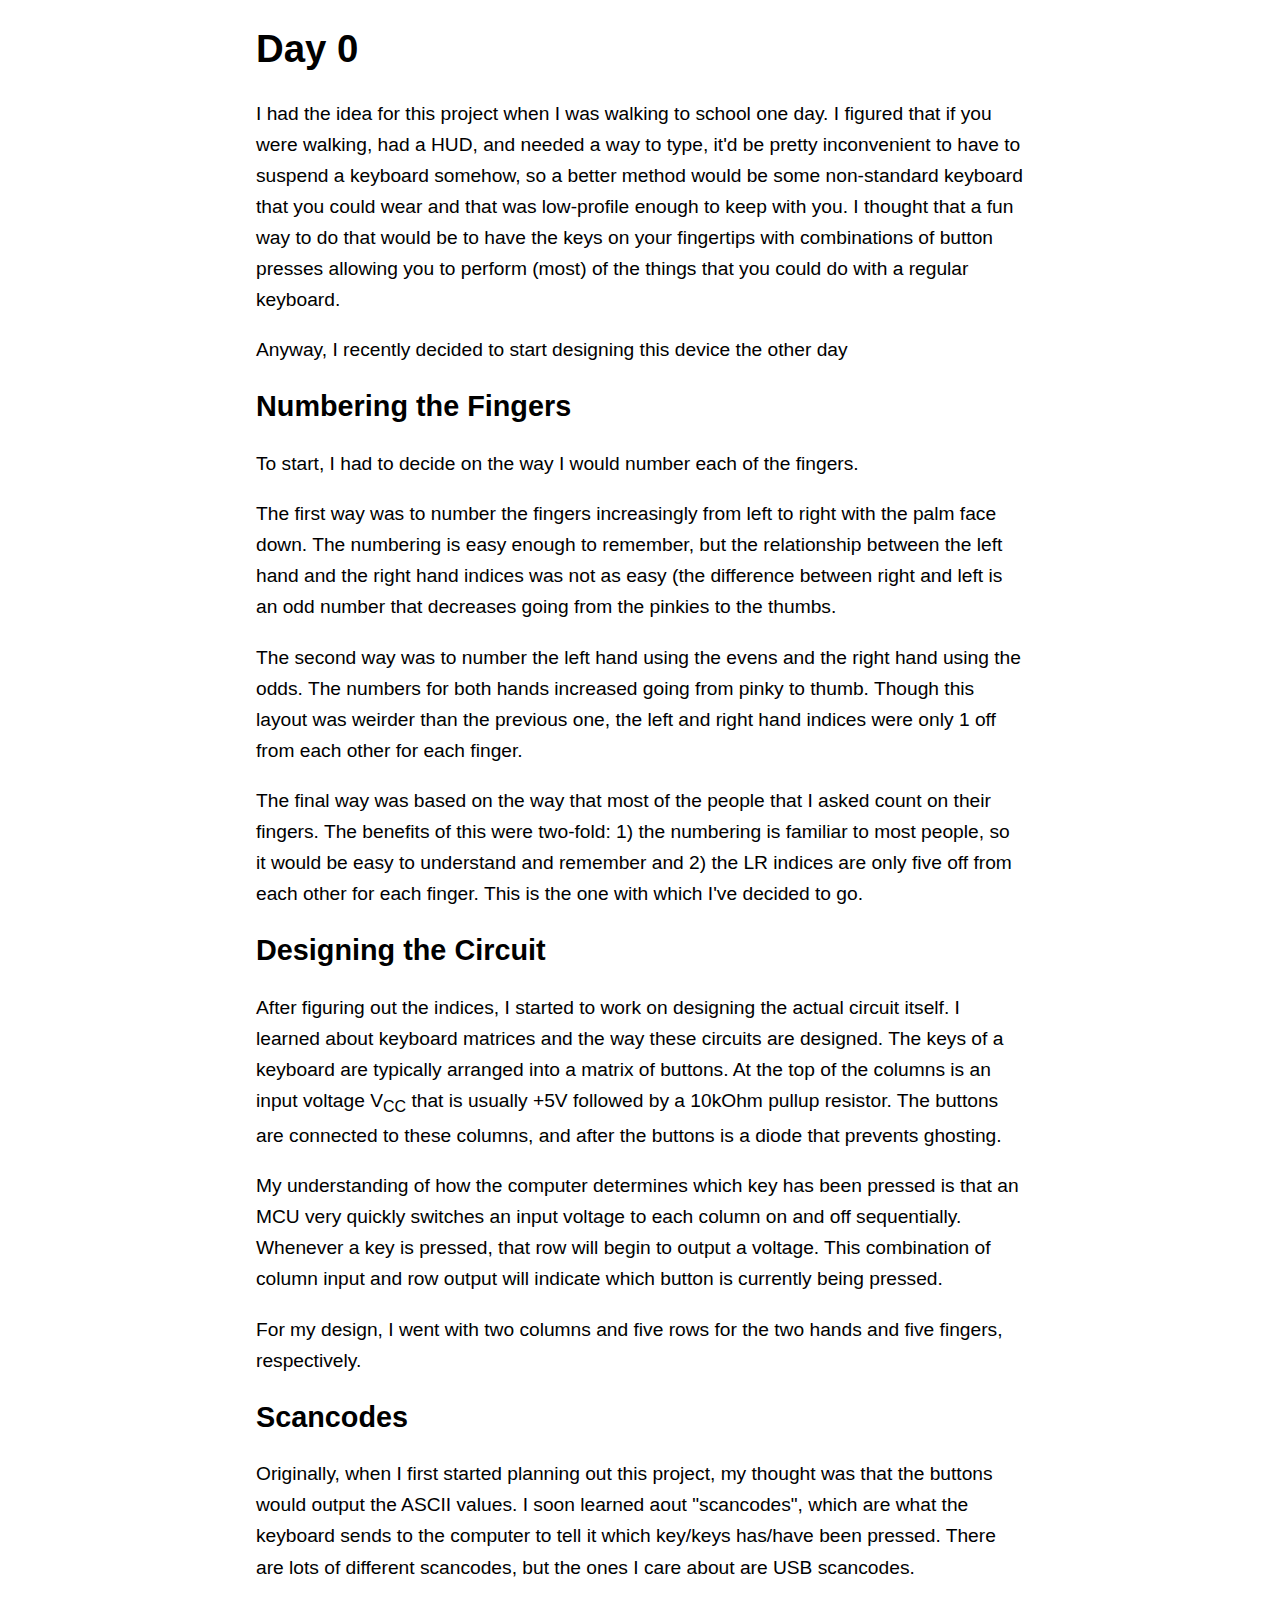
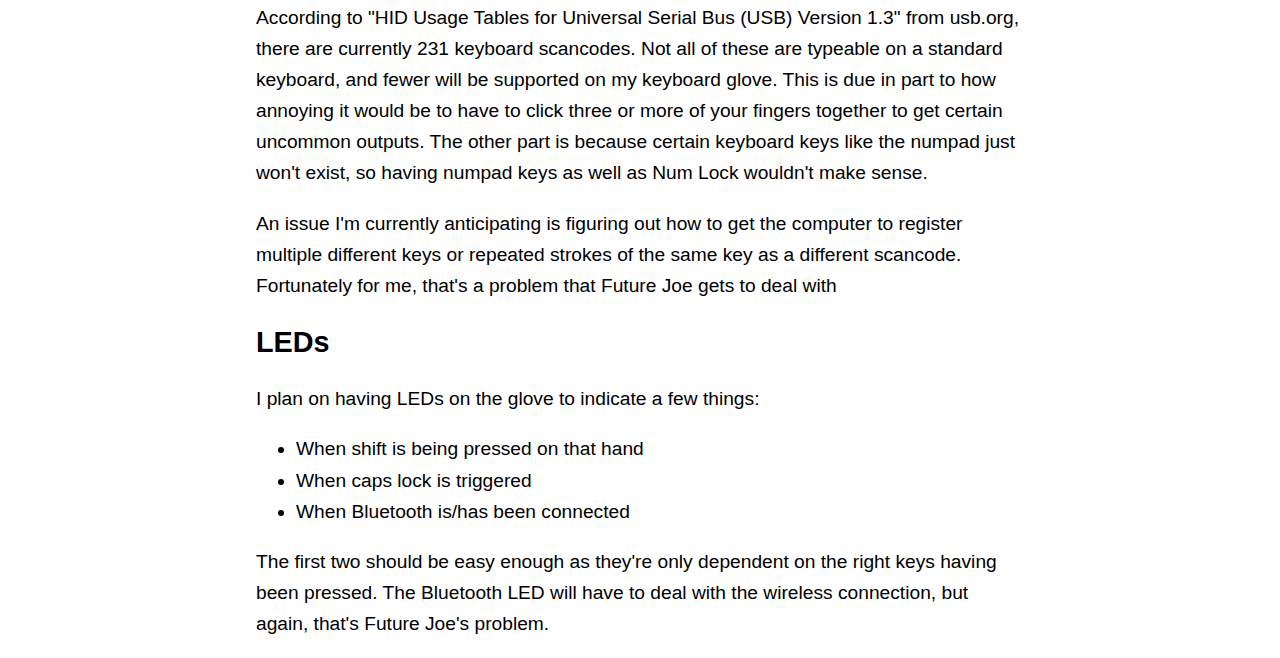
==== day0.html @ ae63e24a "Added day0.html" ====
<!DOCTYPE html>
<html lang="en">
    <head>
        <meta charset="utf-8">
        <meta name="viewport" content="width=device-width, initial-scale=1">
        <title>Day 0</title> 
<style>
            @media (prefers-color-scheme: dark){ body {color:#fff;background:#000} a:link {color:#cdf} a:hover, a:visited:hover {color:#def} a:visited {color:#dcf} } body{ margin:1em auto; max-width:40em; padding:0 .62em; font:1.2em/1.62 sans-serif } h1,h2,h3 { line-height:1.2 } @media print{ body{ max-width:none } } 
</style>
    </head>
    <body>
        <article>
            <h1>Day 0</h1>
            <p>I had the idea for this project when I was walking to school one day. I figured that if you were walking, had a HUD, and needed a way to type, it'd be pretty inconvenient to have to suspend a keyboard somehow, so a better method would be some non-standard keyboard that you could wear and that was low-profile enough to keep with you. I thought that a fun way to do that would be to have the keys on your fingertips with combinations of button presses allowing you to perform (most) of the things that you could do with a regular keyboard.</p>
            <p>Anyway, I recently decided to start designing this device the other day</p>
            <h2>Numbering the Fingers</h2>
            <p>To start, I had to decide on the way I would number each of the fingers.</p>
            <p>The first way was to number the fingers increasingly from left to right with the palm face down. The numbering is easy enough to remember, but the relationship between the left hand and the right hand indices was not as easy (the difference between right and left is an odd number that decreases going from the pinkies to the thumbs.</p>
            <p>The second way was to number the left hand using the evens and the right hand using the odds. The numbers for both hands increased going from pinky to thumb. Though this layout was weirder than the previous one, the left and right hand indices were only 1 off from each other for each finger.</p>
            <p>The final way was based on the way that most of the people that I asked count on their fingers. The benefits of this were two-fold: 1) the numbering is familiar to most people, so it would be easy to understand and remember and 2) the LR indices are only five off from each other for each finger. This is the one with which I've decided to go.</p>
            <h2>Designing the Circuit</h2>
            After figuring out the indices, I started to work on designing the actual circuit itself. I learned about keyboard matrices and the way these circuits are designed. The keys of a keyboard are typically arranged into a matrix of buttons. At the top of the columns is an input voltage V<sub>CC</sub> that is usually +5V followed by a 10kOhm pullup resistor. The buttons are connected to these columns, and after the buttons is a diode that prevents ghosting.</p>
            <p>My understanding of how the computer determines which key has been pressed is that an MCU very quickly switches an input voltage to each column on and off sequentially. Whenever a key is pressed, that row will begin to output a voltage. This combination of column input and row output will indicate which button is currently being pressed.</p>
            <p>For my design, I went with two columns and five rows for the two hands and five fingers, respectively.</p>
            <h2>Scancodes</h2>
            <p>Originally, when I first started planning out this project, my thought was that the buttons would output the ASCII values. I soon learned aout "scancodes", which are what the keyboard sends to the computer to tell it which key/keys has/have been pressed. There are lots of different scancodes, but the ones I care about are USB scancodes.</p>
            <p>According to "HID Usage Tables for Universal Serial Bus (USB) Version 1.3" from usb.org, there are currently 231 keyboard scancodes. Not all of these are typeable on a standard keyboard, and fewer will be supported on my keyboard glove. This is due in part to how annoying it would be to have to click three or more of your fingers together to get certain uncommon outputs. The other part is because certain keyboard keys like the numpad just won't exist, so having numpad keys as well as Num Lock wouldn't make sense.</p>
            <p>An issue I'm currently anticipating is figuring out how to get the computer to register multiple different keys or repeated strokes of the same key as a different scancode. Fortunately for me, that's a problem that Future Joe gets to deal with</p>
            <h2>LEDs</h2>
            <p>I plan on having LEDs on the glove to indicate a few things:</p>
            <ul>
                <li>
                    When shift is being pressed on that hand
                </li>
                <li>
                    When caps lock is triggered
                </li>
                <li>
                    When Bluetooth is/has been connected
                </li>
            </ul>
            <p>The first two should be easy enough as they're only dependent on the right keys having been pressed. The Bluetooth LED will have to deal with the wireless connection, but again, that's Future Joe's problem.</p>
        </article>
    </body>
</html>
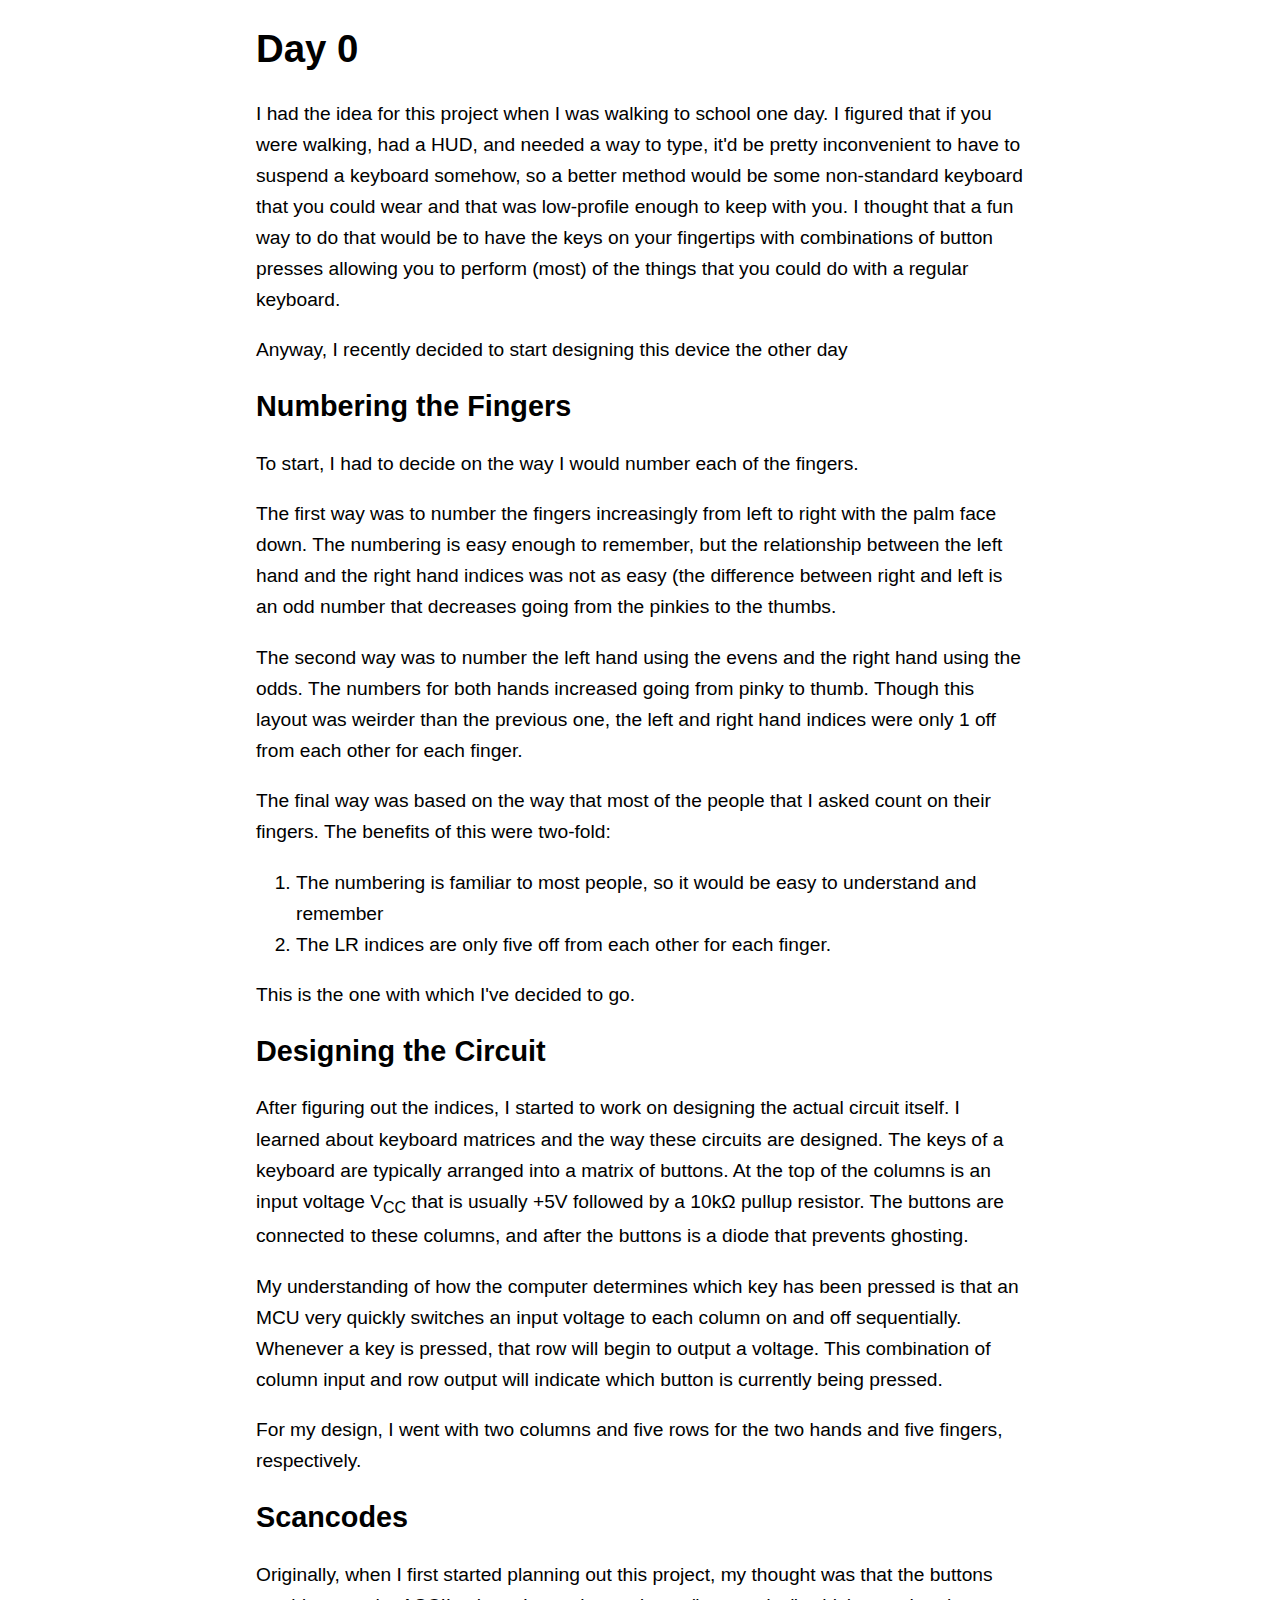
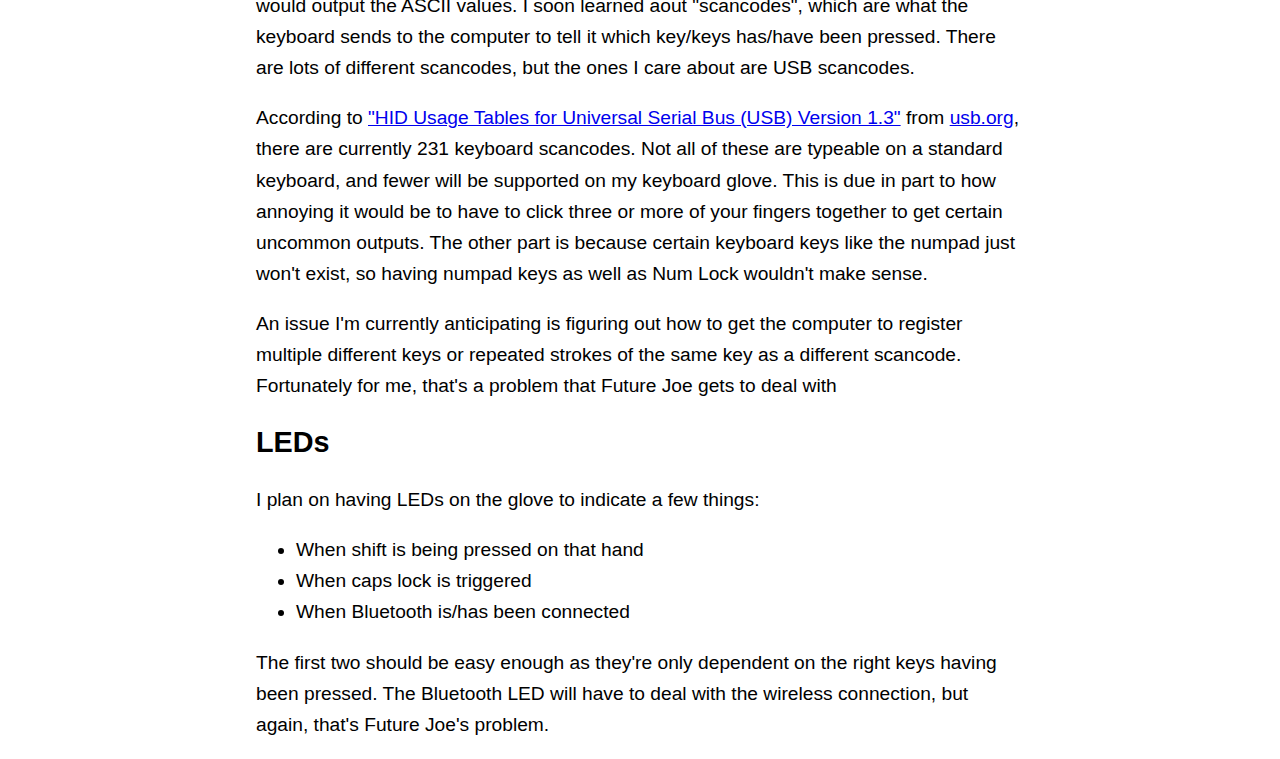
==== commit 6a7c4643: "Updated day0.html" ====
--- a/day0.html
+++ b/day0.html
@@ -17,14 +17,19 @@
             <p>To start, I had to decide on the way I would number each of the fingers.</p>
             <p>The first way was to number the fingers increasingly from left to right with the palm face down. The numbering is easy enough to remember, but the relationship between the left hand and the right hand indices was not as easy (the difference between right and left is an odd number that decreases going from the pinkies to the thumbs.</p>
             <p>The second way was to number the left hand using the evens and the right hand using the odds. The numbers for both hands increased going from pinky to thumb. Though this layout was weirder than the previous one, the left and right hand indices were only 1 off from each other for each finger.</p>
-            <p>The final way was based on the way that most of the people that I asked count on their fingers. The benefits of this were two-fold: 1) the numbering is familiar to most people, so it would be easy to understand and remember and 2) the LR indices are only five off from each other for each finger. This is the one with which I've decided to go.</p>
+            <p>The final way was based on the way that most of the people that I asked count on their fingers. The benefits of this were two-fold:</p>
+            <ol>
+                <li>The numbering is familiar to most people, so it would be easy to understand and remember 
+                <li>The LR indices are only five off from each other for each finger.
+            </ol>
+            <p>This is the one with which I've decided to go.</p>
             <h2>Designing the Circuit</h2>
-            After figuring out the indices, I started to work on designing the actual circuit itself. I learned about keyboard matrices and the way these circuits are designed. The keys of a keyboard are typically arranged into a matrix of buttons. At the top of the columns is an input voltage V<sub>CC</sub> that is usually +5V followed by a 10kOhm pullup resistor. The buttons are connected to these columns, and after the buttons is a diode that prevents ghosting.</p>
+            After figuring out the indices, I started to work on designing the actual circuit itself. I learned about keyboard matrices and the way these circuits are designed. The keys of a keyboard are typically arranged into a matrix of buttons. At the top of the columns is an input voltage V<sub>CC</sub> that is usually +5V followed by a 10k&Omega; pullup resistor. The buttons are connected to these columns, and after the buttons is a diode that prevents ghosting.</p>
             <p>My understanding of how the computer determines which key has been pressed is that an MCU very quickly switches an input voltage to each column on and off sequentially. Whenever a key is pressed, that row will begin to output a voltage. This combination of column input and row output will indicate which button is currently being pressed.</p>
             <p>For my design, I went with two columns and five rows for the two hands and five fingers, respectively.</p>
             <h2>Scancodes</h2>
             <p>Originally, when I first started planning out this project, my thought was that the buttons would output the ASCII values. I soon learned aout "scancodes", which are what the keyboard sends to the computer to tell it which key/keys has/have been pressed. There are lots of different scancodes, but the ones I care about are USB scancodes.</p>
-            <p>According to "HID Usage Tables for Universal Serial Bus (USB) Version 1.3" from usb.org, there are currently 231 keyboard scancodes. Not all of these are typeable on a standard keyboard, and fewer will be supported on my keyboard glove. This is due in part to how annoying it would be to have to click three or more of your fingers together to get certain uncommon outputs. The other part is because certain keyboard keys like the numpad just won't exist, so having numpad keys as well as Num Lock wouldn't make sense.</p>
+            <p>According to <a href="https://www.usb.org/document-library/hid-usage-tables-13">"HID Usage Tables for Universal Serial Bus (USB) Version 1.3"</a> from <a href="https://usb.org/">usb.org</a>, there are currently 231 keyboard scancodes. Not all of these are typeable on a standard keyboard, and fewer will be supported on my keyboard glove. This is due in part to how annoying it would be to have to click three or more of your fingers together to get certain uncommon outputs. The other part is because certain keyboard keys like the numpad just won't exist, so having numpad keys as well as Num Lock wouldn't make sense.</p>
             <p>An issue I'm currently anticipating is figuring out how to get the computer to register multiple different keys or repeated strokes of the same key as a different scancode. Fortunately for me, that's a problem that Future Joe gets to deal with</p>
             <h2>LEDs</h2>
             <p>I plan on having LEDs on the glove to indicate a few things:</p>
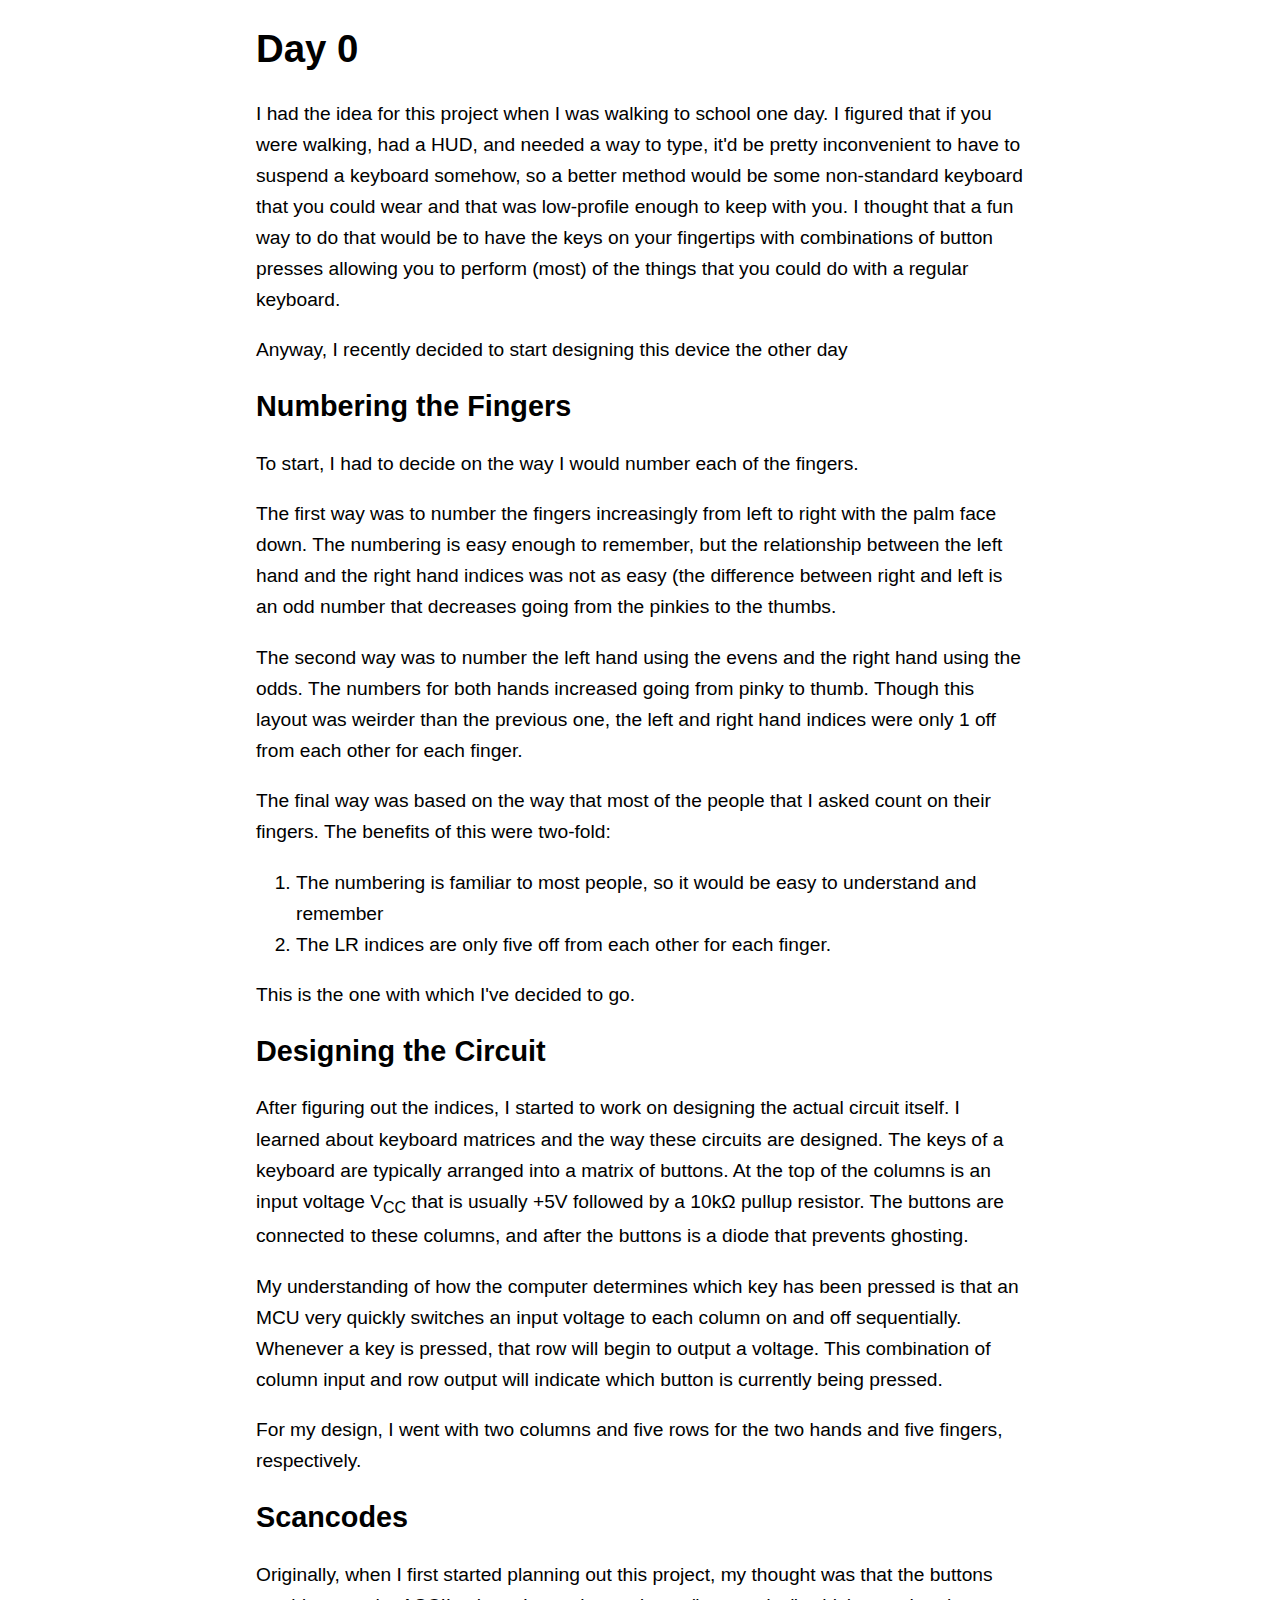
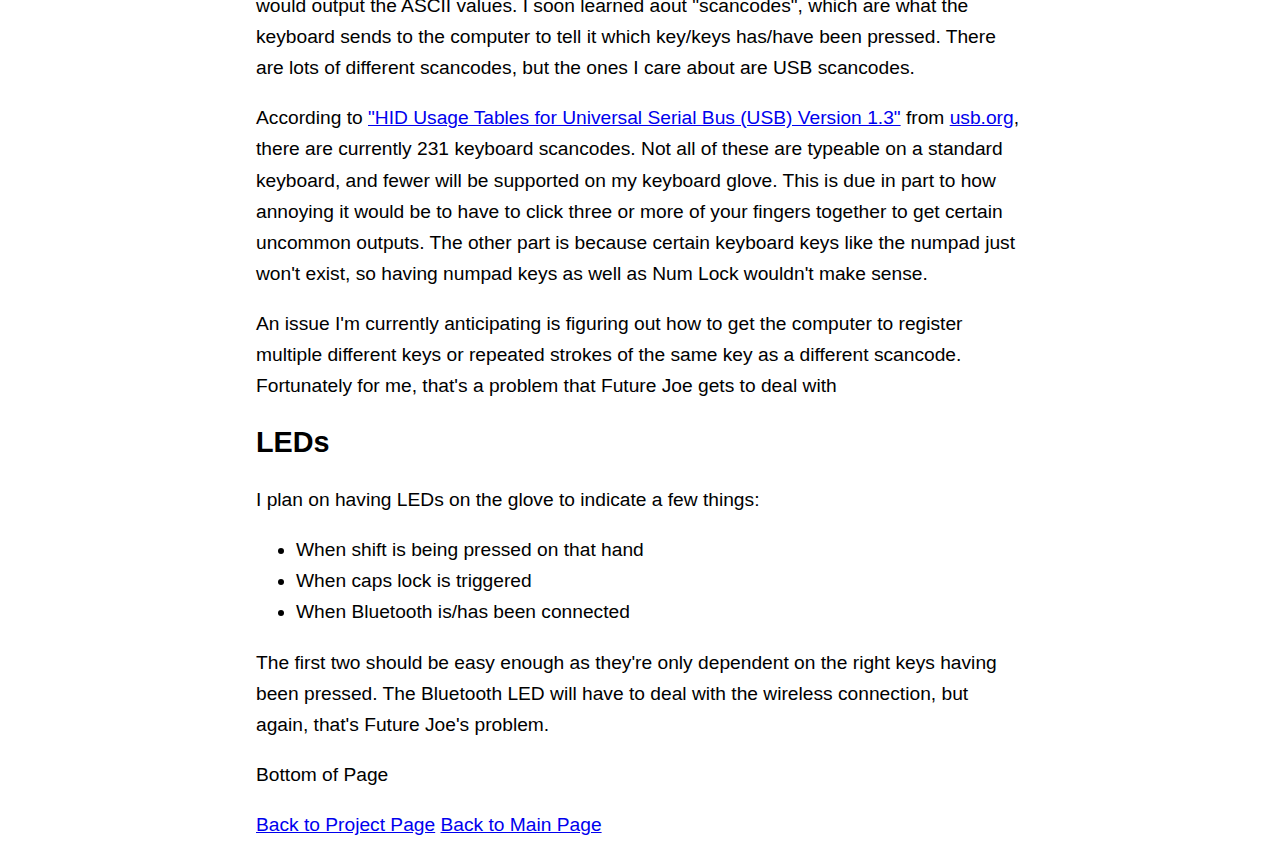
==== commit f9596daa: "Added footer to pages" ====
--- a/day0.html
+++ b/day0.html
@@ -9,43 +9,46 @@
 </style>
     </head>
     <body>
-        <article>
-            <h1>Day 0</h1>
-            <p>I had the idea for this project when I was walking to school one day. I figured that if you were walking, had a HUD, and needed a way to type, it'd be pretty inconvenient to have to suspend a keyboard somehow, so a better method would be some non-standard keyboard that you could wear and that was low-profile enough to keep with you. I thought that a fun way to do that would be to have the keys on your fingertips with combinations of button presses allowing you to perform (most) of the things that you could do with a regular keyboard.</p>
-            <p>Anyway, I recently decided to start designing this device the other day</p>
-            <h2>Numbering the Fingers</h2>
-            <p>To start, I had to decide on the way I would number each of the fingers.</p>
-            <p>The first way was to number the fingers increasingly from left to right with the palm face down. The numbering is easy enough to remember, but the relationship between the left hand and the right hand indices was not as easy (the difference between right and left is an odd number that decreases going from the pinkies to the thumbs.</p>
-            <p>The second way was to number the left hand using the evens and the right hand using the odds. The numbers for both hands increased going from pinky to thumb. Though this layout was weirder than the previous one, the left and right hand indices were only 1 off from each other for each finger.</p>
-            <p>The final way was based on the way that most of the people that I asked count on their fingers. The benefits of this were two-fold:</p>
-            <ol>
-                <li>The numbering is familiar to most people, so it would be easy to understand and remember 
-                <li>The LR indices are only five off from each other for each finger.
-            </ol>
-            <p>This is the one with which I've decided to go.</p>
-            <h2>Designing the Circuit</h2>
-            After figuring out the indices, I started to work on designing the actual circuit itself. I learned about keyboard matrices and the way these circuits are designed. The keys of a keyboard are typically arranged into a matrix of buttons. At the top of the columns is an input voltage V<sub>CC</sub> that is usually +5V followed by a 10k&Omega; pullup resistor. The buttons are connected to these columns, and after the buttons is a diode that prevents ghosting.</p>
-            <p>My understanding of how the computer determines which key has been pressed is that an MCU very quickly switches an input voltage to each column on and off sequentially. Whenever a key is pressed, that row will begin to output a voltage. This combination of column input and row output will indicate which button is currently being pressed.</p>
-            <p>For my design, I went with two columns and five rows for the two hands and five fingers, respectively.</p>
-            <h2>Scancodes</h2>
-            <p>Originally, when I first started planning out this project, my thought was that the buttons would output the ASCII values. I soon learned aout "scancodes", which are what the keyboard sends to the computer to tell it which key/keys has/have been pressed. There are lots of different scancodes, but the ones I care about are USB scancodes.</p>
-            <p>According to <a href="https://www.usb.org/document-library/hid-usage-tables-13">"HID Usage Tables for Universal Serial Bus (USB) Version 1.3"</a> from <a href="https://usb.org/">usb.org</a>, there are currently 231 keyboard scancodes. Not all of these are typeable on a standard keyboard, and fewer will be supported on my keyboard glove. This is due in part to how annoying it would be to have to click three or more of your fingers together to get certain uncommon outputs. The other part is because certain keyboard keys like the numpad just won't exist, so having numpad keys as well as Num Lock wouldn't make sense.</p>
-            <p>An issue I'm currently anticipating is figuring out how to get the computer to register multiple different keys or repeated strokes of the same key as a different scancode. Fortunately for me, that's a problem that Future Joe gets to deal with</p>
-            <h2>LEDs</h2>
-            <p>I plan on having LEDs on the glove to indicate a few things:</p>
-            <ul>
-                <li>
-                    When shift is being pressed on that hand
-                </li>
-                <li>
-                    When caps lock is triggered
-                </li>
-                <li>
-                    When Bluetooth is/has been connected
-                </li>
-            </ul>
-            <p>The first two should be easy enough as they're only dependent on the right keys having been pressed. The Bluetooth LED will have to deal with the wireless connection, but again, that's Future Joe's problem.</p>
-        </article>
+        <h1>Day 0</h1>
+        <p>I had the idea for this project when I was walking to school one day. I figured that if you were walking, had a HUD, and needed a way to type, it'd be pretty inconvenient to have to suspend a keyboard somehow, so a better method would be some non-standard keyboard that you could wear and that was low-profile enough to keep with you. I thought that a fun way to do that would be to have the keys on your fingertips with combinations of button presses allowing you to perform (most) of the things that you could do with a regular keyboard.</p>
+        <p>Anyway, I recently decided to start designing this device the other day</p>
+        <h2>Numbering the Fingers</h2>
+        <p>To start, I had to decide on the way I would number each of the fingers.</p>
+        <p>The first way was to number the fingers increasingly from left to right with the palm face down. The numbering is easy enough to remember, but the relationship between the left hand and the right hand indices was not as easy (the difference between right and left is an odd number that decreases going from the pinkies to the thumbs.</p>
+        <p>The second way was to number the left hand using the evens and the right hand using the odds. The numbers for both hands increased going from pinky to thumb. Though this layout was weirder than the previous one, the left and right hand indices were only 1 off from each other for each finger.</p>
+        <p>The final way was based on the way that most of the people that I asked count on their fingers. The benefits of this were two-fold:</p>
+        <ol>
+            <li>The numbering is familiar to most people, so it would be easy to understand and remember 
+            <li>The LR indices are only five off from each other for each finger.
+        </ol>
+        <p>This is the one with which I've decided to go.</p>
+        <h2>Designing the Circuit</h2>
+        <p>After figuring out the indices, I started to work on designing the actual circuit itself. I learned about keyboard matrices and the way these circuits are designed. The keys of a keyboard are typically arranged into a matrix of buttons. At the top of the columns is an input voltage V<sub>CC</sub> that is usually +5V followed by a 10k&Omega; pullup resistor. The buttons are connected to these columns, and after the buttons is a diode that prevents ghosting.</p>
+        <p>My understanding of how the computer determines which key has been pressed is that an MCU very quickly switches an input voltage to each column on and off sequentially. Whenever a key is pressed, that row will begin to output a voltage. This combination of column input and row output will indicate which button is currently being pressed.</p>
+        <p>For my design, I went with two columns and five rows for the two hands and five fingers, respectively.</p>
+        <h2>Scancodes</h2>
+        <p>Originally, when I first started planning out this project, my thought was that the buttons would output the ASCII values. I soon learned aout "scancodes", which are what the keyboard sends to the computer to tell it which key/keys has/have been pressed. There are lots of different scancodes, but the ones I care about are USB scancodes.</p>
+        <p>According to <a href="https://www.usb.org/document-library/hid-usage-tables-13">"HID Usage Tables for Universal Serial Bus (USB) Version 1.3"</a> from <a href="https://usb.org/">usb.org</a>, there are currently 231 keyboard scancodes. Not all of these are typeable on a standard keyboard, and fewer will be supported on my keyboard glove. This is due in part to how annoying it would be to have to click three or more of your fingers together to get certain uncommon outputs. The other part is because certain keyboard keys like the numpad just won't exist, so having numpad keys as well as Num Lock wouldn't make sense.</p>
+        <p>An issue I'm currently anticipating is figuring out how to get the computer to register multiple different keys or repeated strokes of the same key as a different scancode. Fortunately for me, that's a problem that Future Joe gets to deal with</p>
+        <h2>LEDs</h2>
+        <p>I plan on having LEDs on the glove to indicate a few things:</p>
+        <ul>
+            <li>
+                When shift is being pressed on that hand
+            </li>
+            <li>
+                When caps lock is triggered
+            </li>
+            <li>
+                When Bluetooth is/has been connected
+            </li>
+        </ul>
+        <p>The first two should be easy enough as they're only dependent on the right keys having been pressed. The Bluetooth LED will have to deal with the wireless connection, but again, that's Future Joe's problem.</p>
+        <footer>
+            <p>Bottom of Page</p>
+            <a href="https://joe-principe.github.io/button-glove-keyboard/">Back to Project Page</a>
+            <a href="https://joe-principe.github.io/">Back to Main Page</a>
+        </footer>
     </body>
 </html>
 
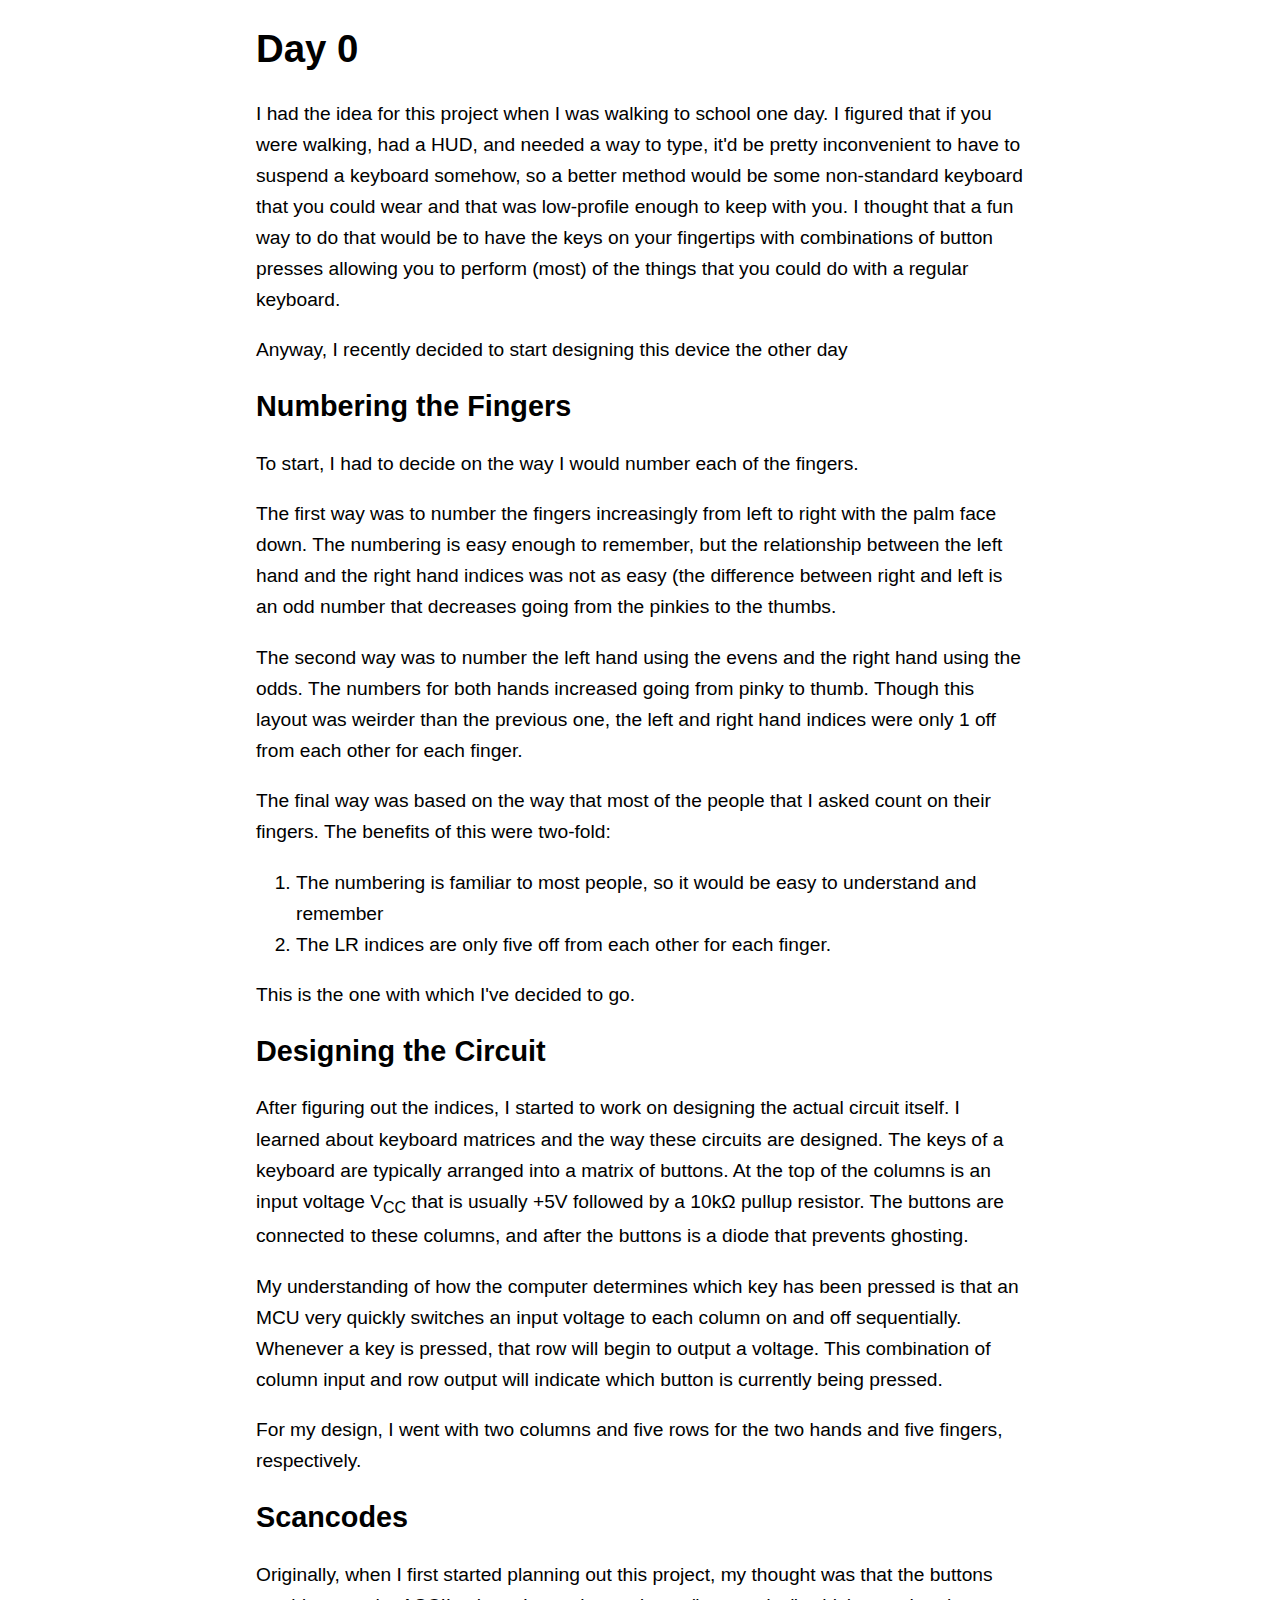
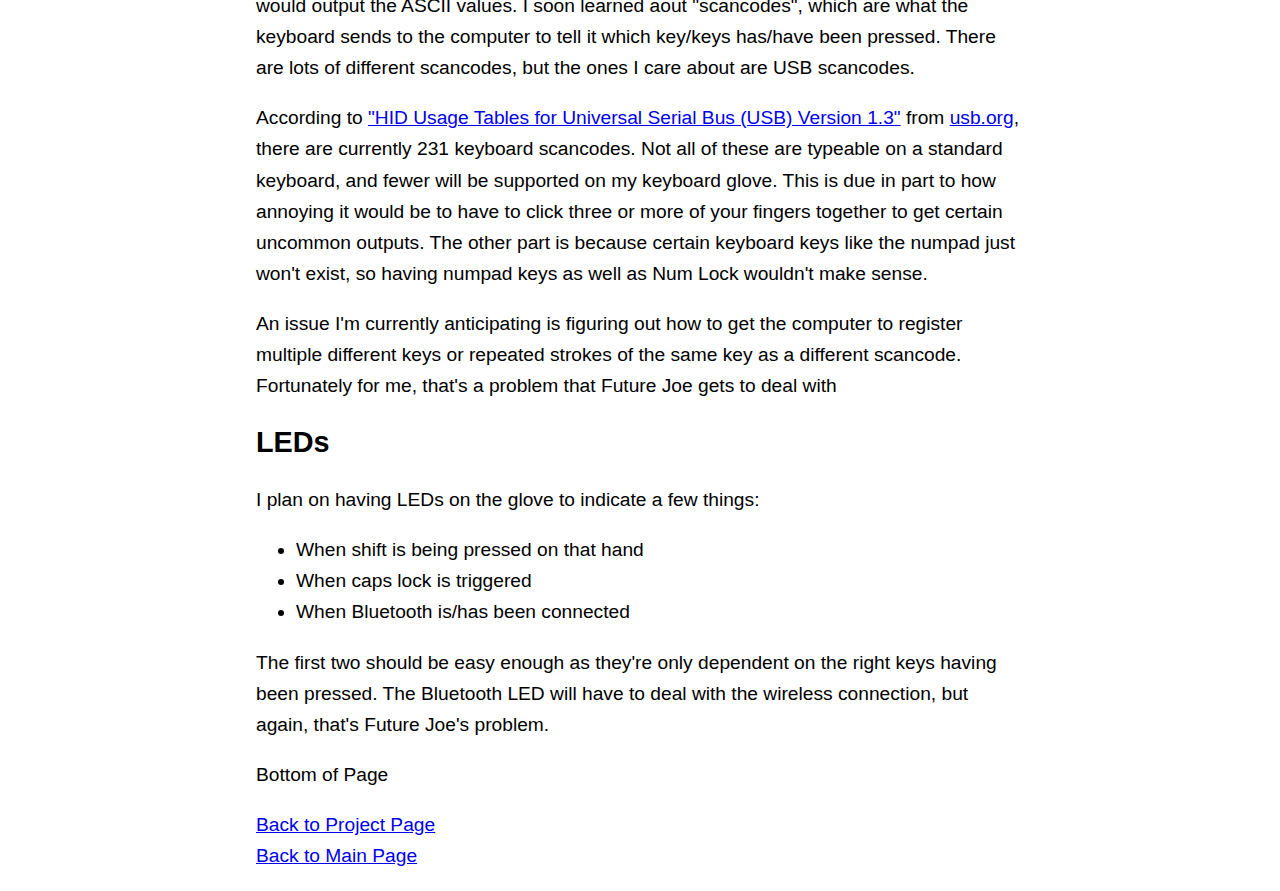
==== commit 2f9f00ff: "Updated Footer" ====
--- a/day0.html
+++ b/day0.html
@@ -47,6 +47,7 @@
         <footer>
             <p>Bottom of Page</p>
             <a href="https://joe-principe.github.io/button-glove-keyboard/">Back to Project Page</a>
+            <br>
             <a href="https://joe-principe.github.io/">Back to Main Page</a>
         </footer>
     </body>
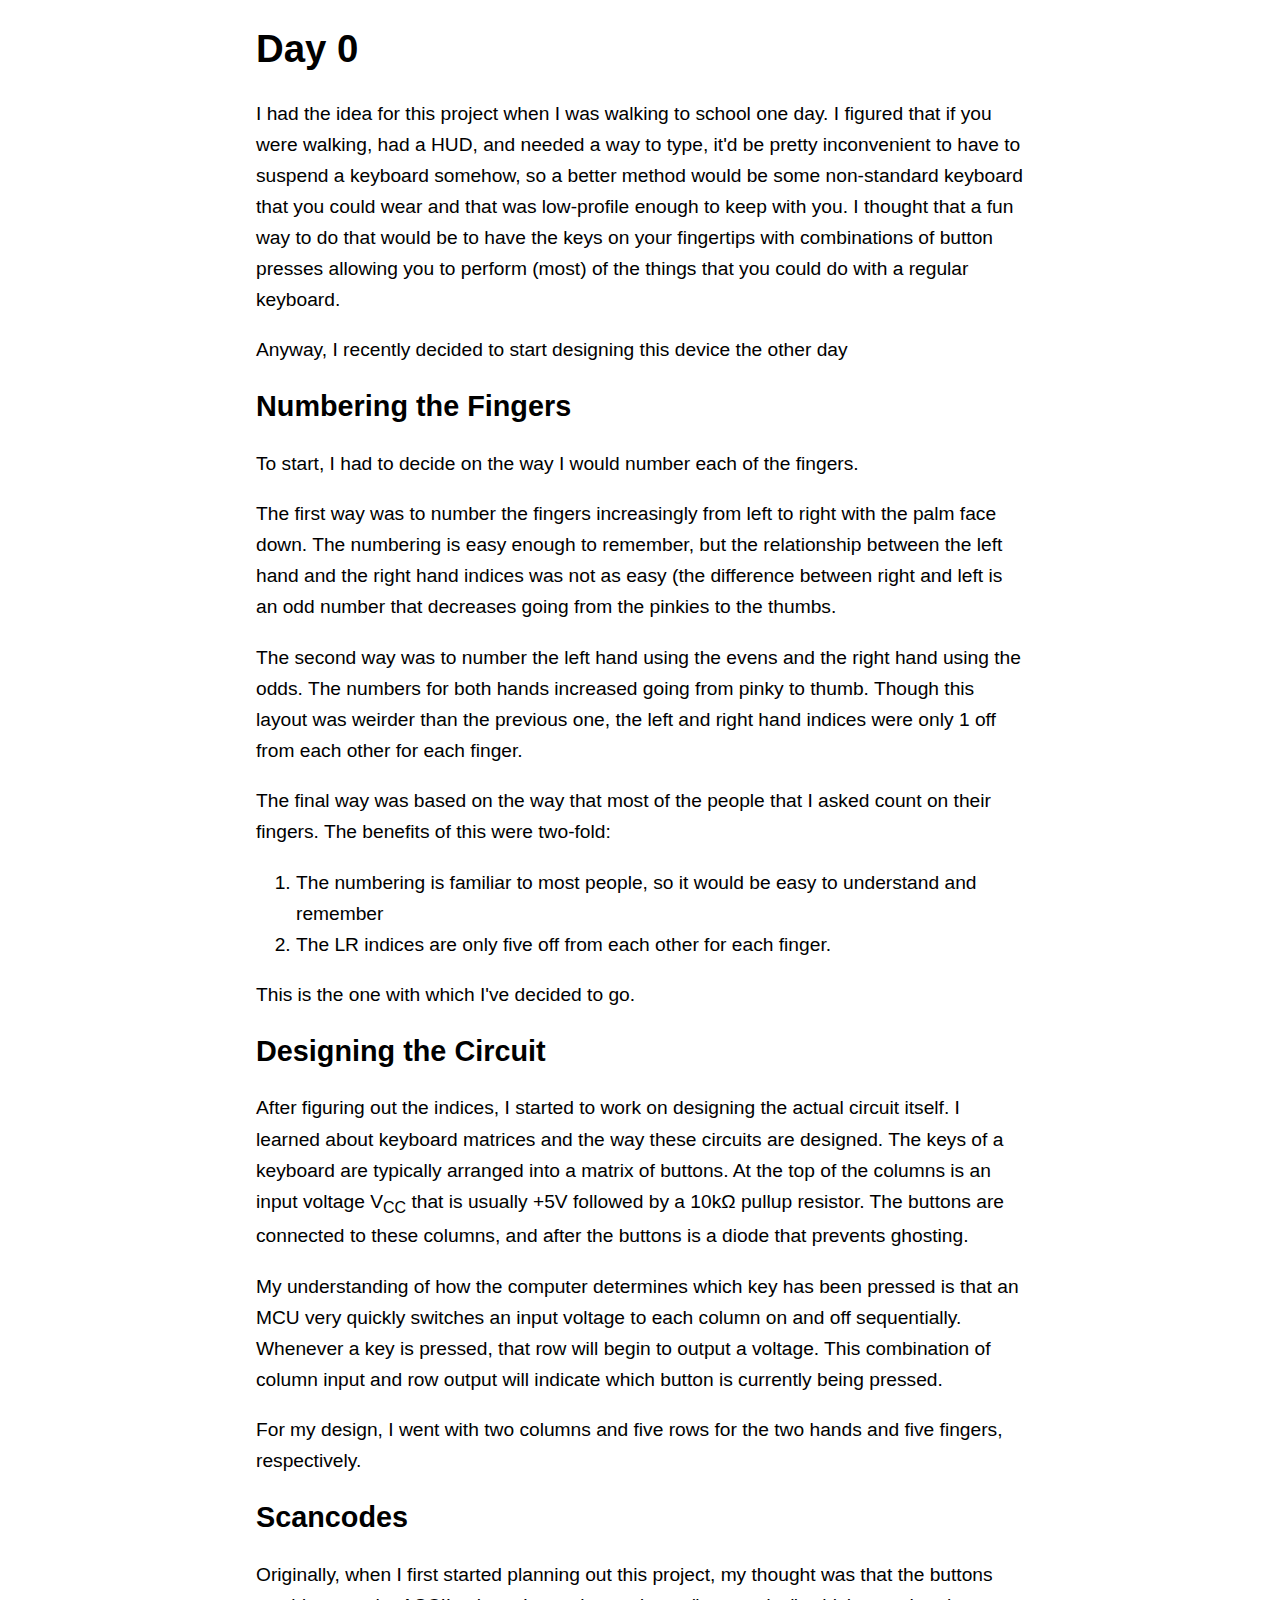
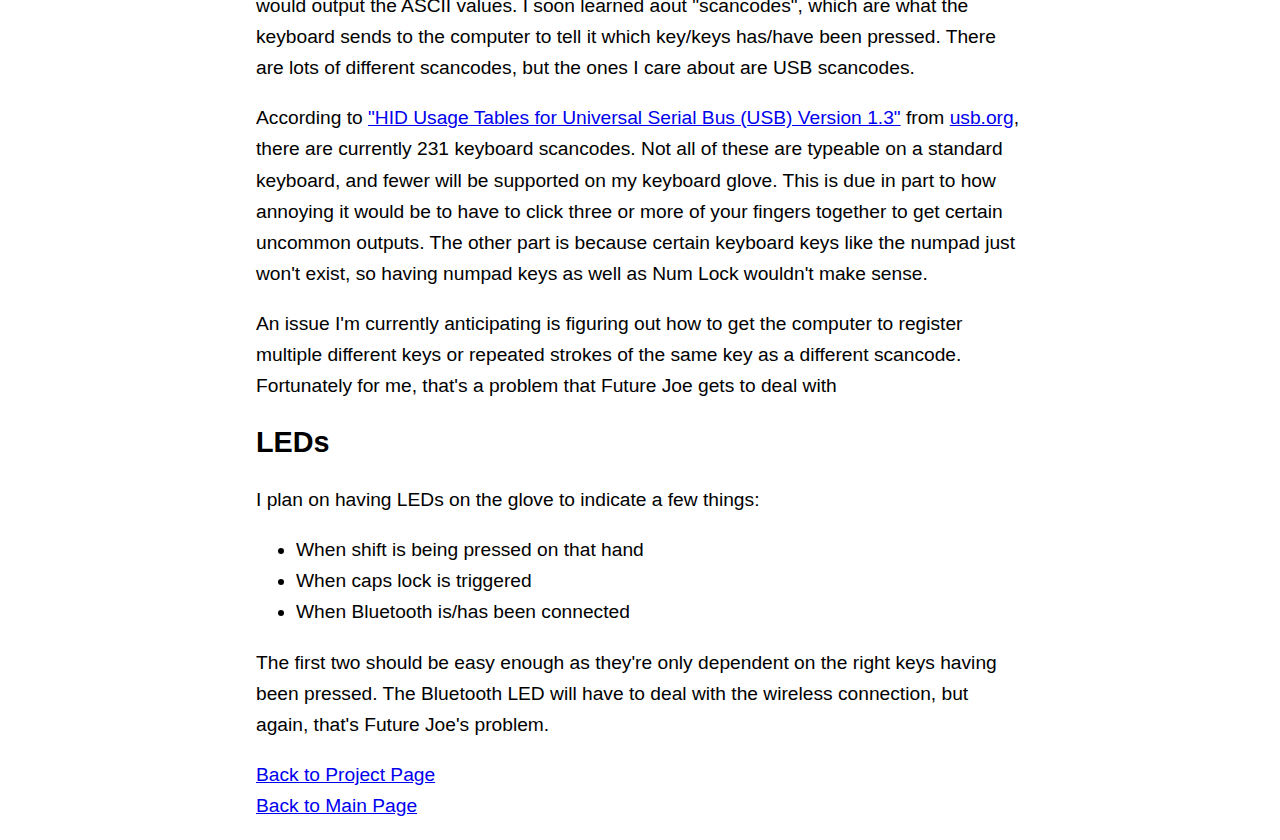
==== commit d404beef: "Removed some text" ====
--- a/day0.html
+++ b/day0.html
@@ -45,7 +45,6 @@
         </ul>
         <p>The first two should be easy enough as they're only dependent on the right keys having been pressed. The Bluetooth LED will have to deal with the wireless connection, but again, that's Future Joe's problem.</p>
         <footer>
-            <p>Bottom of Page</p>
             <a href="https://joe-principe.github.io/button-glove-keyboard/">Back to Project Page</a>
             <br>
             <a href="https://joe-principe.github.io/">Back to Main Page</a>
